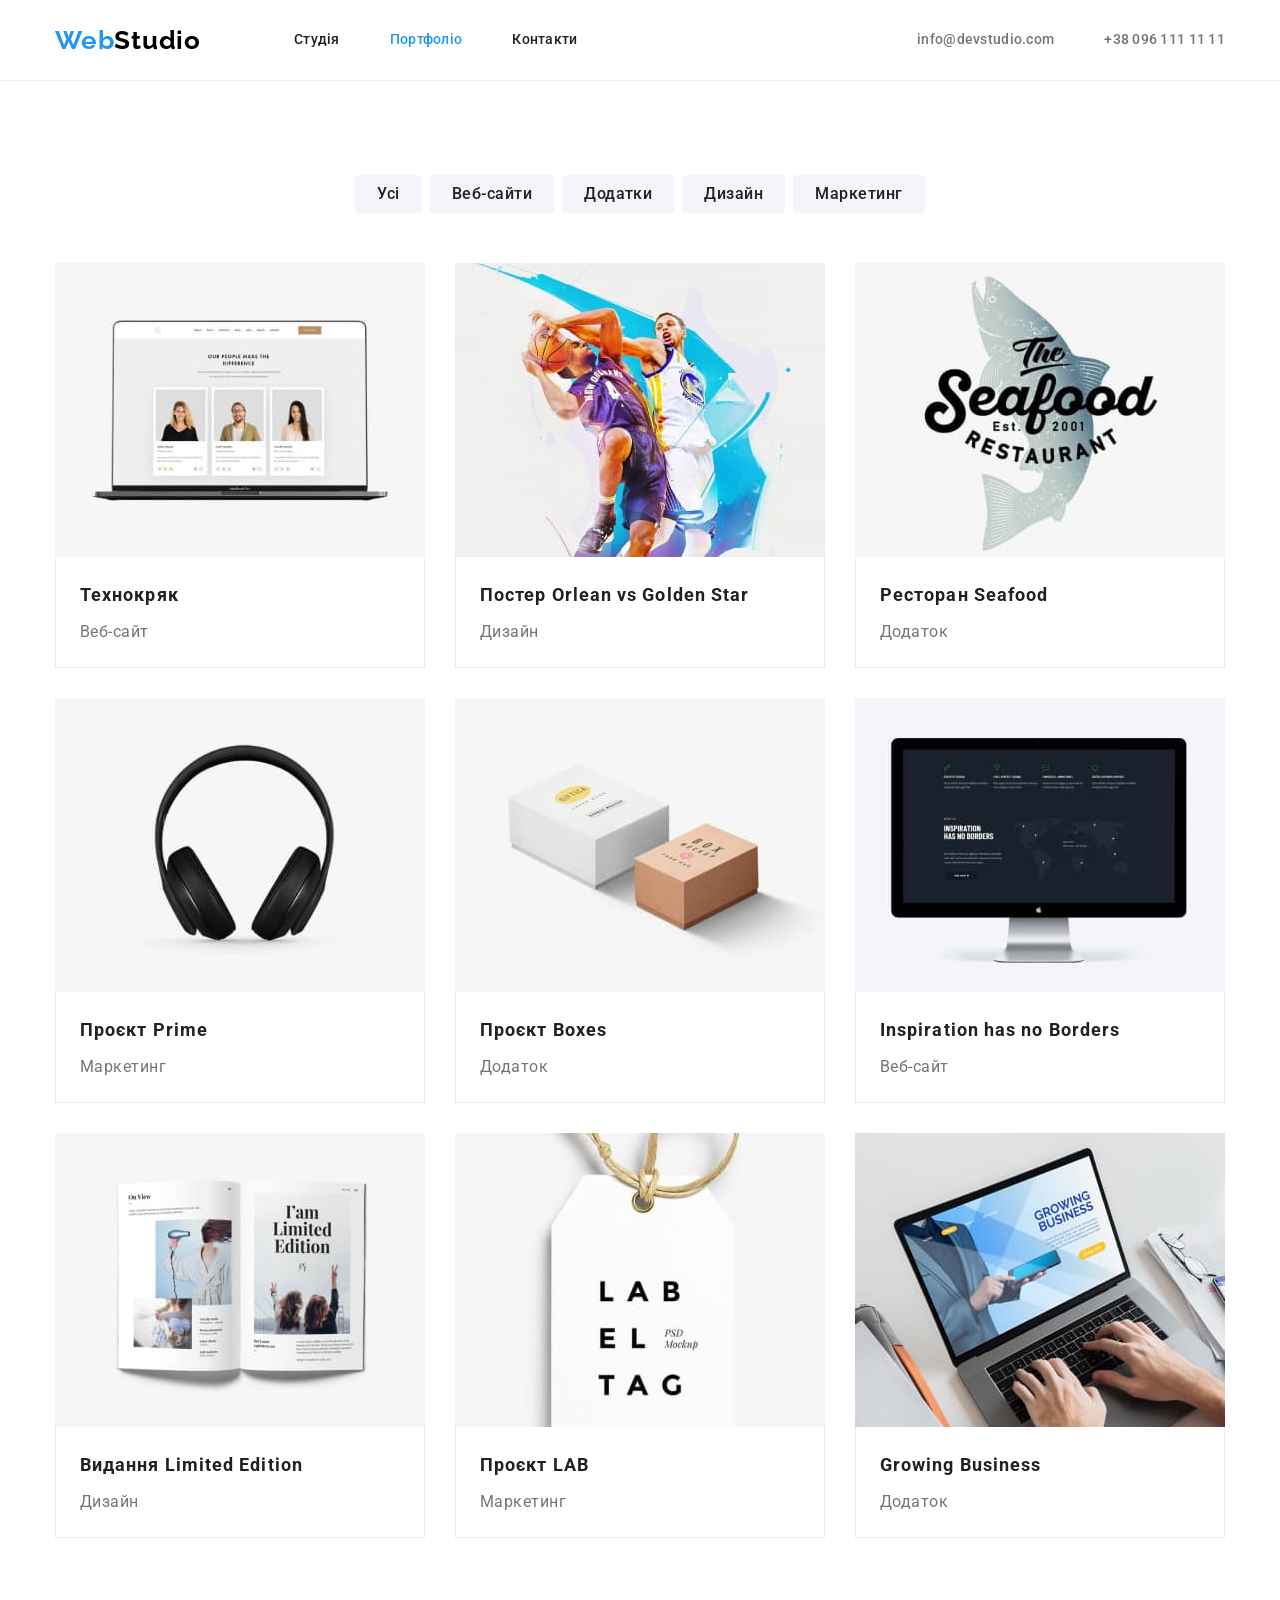
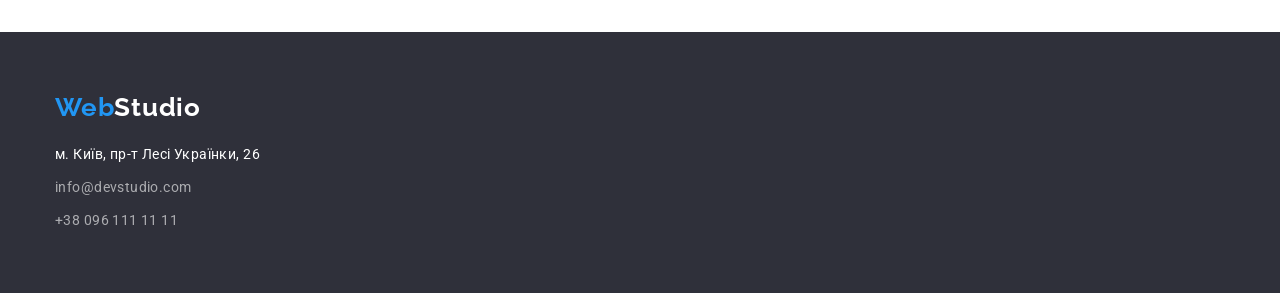
==== portfolio.html @ a0159fab "start" ====
<!DOCTYPE html>
<html lang="uk">
  <head>
    <meta charset="UTF-8" />
    <meta http-equiv="X-UA-Compatible" content="IE=edge" />
    <meta name="viewport" content="width=device-width, initial-scale=1.0" />
    <title>Студія</title>
    <link rel="preconnect" href="https://fonts.googleapis.com" />
    <link rel="preconnect" href="https://fonts.gstatic.com" crossorigin />
    <link
      href="https://fonts.googleapis.com/css2?family=Raleway:wght@700&family=Roboto:wght@400;500;700;900&display=swap"
      rel="stylesheet"
    />
    <link
      rel="stylesheet"
      href="https://cdnjs.cloudflare.com/ajax/libs/modern-normalize/1.1.0/modern-normalize.css"
      integrity="sha512-Y0MM+V6ymRKN2zStTqzQ227DWhhp4Mzdo6gnlRnuaNCbc+YN/ZH0sBCLTM4M0oSy9c9VKiCvd4Jk44aCLrNS5Q=="
      crossorigin="anonymous"
      referrerpolicy="no-referrer"
    />
    <link rel="stylesheet" href="./css/styles.css" />
  </head>
  <body>
    <header class="header">
      <div class="container header-container">
        <nav class="site-nav">
          <a href="./index.html" class="logo header-logo"
            ><span class="logo-web">Web</span>Studio</a
          >
          <ul class="header-list">
            <li><a href="./index.html" class="link-nav">Студія</a></li>
            <li>
              <a href="./portfolio.html" class="link-nav current">Портфоліо</a>
            </li>
            <li><a href="#" class="link-nav">Контакти</a></li>
          </ul>
        </nav>
        <ul class="header-contacts">
          <li>
            <a href="mailto:info@devstudio.com" class="link-auth"
              >info@devstudio.com</a
            >
          </li>
          <li>
            <a href="tel:+380961111111" class="link-auth">+38 096 111 11 11</a>
          </li>
        </ul>
      </div>
    </header>
    <main>
      <section class="portfolio-section section">
        <div class="container">
          <ul class="portfolio-button">
            <li><button type="button" class="sort-button">Усі</button></li>
            <li>
              <button type="button" class="sort-button">Веб-сайти</button>
            </li>
            <li><button type="button" class="sort-button">Додатки</button></li>
            <li><button type="button" class="sort-button">Дизайн</button></li>
            <li>
              <button type="button" class="sort-button">Маркетинг</button>
            </li>
          </ul>
          <ul class="portfolio-list card-set">
            <li class="portfolio-background card-set-item">
              <img
                src="./images/tehnokrack.jpg"
                alt="Технокряк"
                class="portfolio-photo"
              />
              <div class="portfolio-wrapper">
                <h2 class="portfolio-title">Технокряк</h2>
                <p class="portfolio-type">Веб-сайт</p>
              </div>
            </li>
            <li class="portfolio-background card-set-item">
              <img
                src="./images/new_orlean_vs_golden_star.jpg"
                alt="Постер New Orlean vs Golden Star"
                class="portfolio-photo"
              />
              <div class="portfolio-wrapper">
                <h2 class="portfolio-title">
                  Постер<span lang="en"> Orlean vs Golden Star</span>
                </h2>
                <p class="portfolio-type">Дизайн</p>
              </div>
            </li>
            <li class="portfolio-background card-set-item">
              <img
                src="./images/seafood.jpg"
                alt="Ресторан Seafood"
                class="portfolio-photo"
              />
              <div class="portfolio-wrapper">
                <h2 class="portfolio-title">
                  Ресторан<span lang="en"> Seafood</span>
                </h2>
                <p class="portfolio-type">Додаток</p>
              </div>
            </li>
            <li class="portfolio-background card-set-item">
              <img
                src="./images/prime.jpg"
                alt="Проєкт Prime"
                class="portfolio-photo"
              />
              <div class="portfolio-wrapper">
                <h2 class="portfolio-title">
                  Проєкт<span lang="en"> Prime</span>
                </h2>
                <p class="portfolio-type">Маркетинг</p>
              </div>
            </li>
            <li class="portfolio-background card-set-item">
              <img
                src="./images/boxes.jpg"
                alt="Проєкт Boxes"
                class="portfolio-photo"
              />
              <div class="portfolio-wrapper">
                <h2 class="portfolio-title">
                  Проєкт<span lang="en"> Boxes</span>
                </h2>
                <p class="portfolio-type">Додаток</p>
              </div>
            </li>
            <li class="portfolio-background">
              <img
                src="./images/inspiration_has_no_borders.jpg"
                alt="Inspiration has no Borders"
                class="portfolio-photo"
              />
              <div class="portfolio-wrapper">
                <h2 lang="en" class="portfolio-title">
                  Inspiration has no Borders
                </h2>
                <p class="portfolio-type">Веб-сайт</p>
              </div>
            </li>
            <li class="portfolio-background">
              <img
                src="./images/limited_edition.jpg"
                alt="Видання Limited
              Edition"
                class="portfolio-photo"
              />
              <div class="portfolio-wrapper">
                <h2 class="portfolio-title">
                  Видання<span lang="en"> Limited Edition</span>
                </h2>
                <p class="portfolio-type">Дизайн</p>
              </div>
            </li>
            <li class="portfolio-background card-set-item">
              <img
                src="./images/lab.jpg"
                alt="Проєкт LAB"
                class="portfolio-photo"
              />
              <div class="portfolio-wrapper">
                <h2 class="portfolio-title">Проєкт <span>LAB</span></h2>
                <p class="portfolio-type">Маркетинг</p>
              </div>
            </li>
            <li class="portfolio-background card-set-item">
              <img
                src="./images/growing_business.jpg"
                alt="Growing Business"
                class="portfolio-photo"
              />
              <div class="portfolio-wrapper">
                <h2 lang="en" class="portfolio-title">Growing Business</h2>
                <p class="portfolio-type">Додаток</p>
              </div>
            </li>
          </ul>
        </div>
      </section>
    </main>
    <footer>
      <div class="container">
        <a href="./index.html" class="logo footer-logo"
          ><span class="logo-web">Web</span
          ><span class="logo-studio">Studio</span></a
        >
        <address>
          <ul class="footer-list">
            <li class="footer-item">
              <a
                href="https://goo.gl/maps/CPtrU1FHBa2aNyZL9"
                target="_blank"
                rel="noopener noreferrer nofollow"
                class="map"
                >м. Київ, пр-т Лесі Українки, 26</a
              >
            </li>
            <li class="footer-item">
              <a href="mailto:info@devstudio.com" class="communication"
                >info@devstudio.com</a
              >
            </li>
            <li class="footer-item">
              <a href="tel:+380961111111" class="communication"
                >+38 096 111 11 11</a
              >
            </li>
          </ul>
        </address>
      </div>
    </footer>
  </body>
</html>
---- css/styles.css ----
:root {
  --color-link: #2196f3;
  --color-title: #212121;
  --color-text: #757575;
  --indent: 30px;
  --items: 4;
}
h1,
h2,
h3,
h4,
h5,
h6,
p {
  margin: 0;
}
ul {
  margin: 0;
  padding: 0;
  list-style: none;
}
img {
  display: block;
}

body {
  font-family: "roboto", sans-serif;
  background-color: #ffffff;
}
.container {
  width: 1200px;
  padding-right: 15px;
  padding-left: 15px;
  margin-right: auto;
  margin-left: auto;
}
.card-set {
  display: flex;
  flex-wrap: wrap;
  gap: var(--indent);
}
.card-set-item {
  flex-basis: calc(
    (100% - var(--indent) * (var(--items) - 1)) / (var(--items))
  );
}
.header {
  border-bottom: 1px solid #ececec;
}
.header-container {
  display: flex;
  align-items: center;
}
.site-nav {
  margin-right: auto;
  display: flex;
  align-items: center;
}
.header-logo {
  margin-right: 93px;
}
.logo {
  text-decoration: none;
  font-family: "raleway", sans-serif;
  font-weight: 700;
  font-size: 26px;
  line-height: 1.19;
  letter-spacing: 0.03em;
  color: #000000;
}
.logo-web {
  color: var(--color-link);
}
.header-list {
  display: flex;
  margin-left: auto;
  gap: 50px;
}
.link-nav {
  display: block;
  text-decoration: none;
  font-weight: 500;
  font-size: 14px;
  line-height: 1.14;
  letter-spacing: 0.02em;
  color: var(--color-title);
  padding-top: 32px;
  padding-bottom: 32px;
}
.link-nav:hover {
  color: var(--color-link);
}
.link-nav:focus {
  color: var(--color-link);
}
.link-nav.current {
  color: var(--color-link);
}
.header-contacts {
  display: flex;
  gap: 50px;
}
.link-auth {
  display: block;
  text-decoration: none;
  font-weight: 500;
  font-size: 14px;
  line-height: 1.14;
  letter-spacing: 0.02em;
  color: #757575;
  padding-top: 32px;
  padding-bottom: 32px;
}
.link-auth:hover {
  color: var(--color-link);
}
.link-auth:focus {
  color: var(--color-link);
}
.hero-section {
  background-color: #2f303a;
  padding-top: 200px;
  padding-bottom: 200px;
}
.hero-title {
  color: #ffffff;
  font-weight: 900;
  font-size: 44px;
  line-height: 1.36;
  letter-spacing: 0.06em;
  text-transform: uppercase;
  width: 696px;
  text-align: center;
  margin: auto;
  margin-bottom: 30px;
}
.hero-section button {
  display: inline-block;
  padding: 10px 32px;
  min-width: 152px;
  font-family: inherit;
  color: #ffffff;
  font-weight: 700;
  font-size: 16px;
  line-height: 1.875;
  display: flex;
  align-items: center;
  text-align: center;
  letter-spacing: 0.06em;
  background-color: var(--color-link);
  cursor: pointer;
  border: 0;
  border-radius: 4px;
  margin: auto;
}
.hero-section button:hover {
  background-color: #188ce8;
}
.hero-section button:active {
  background-color: #188ce8;
}
.section {
  padding-top: 94px;
  padding-bottom: 94px;
}
.benefits-list {
  display: flex;
  gap: var(--indent);
}
.benefits-title {
  position: absolute;
  white-space: nowrap;
  width: 1px;
  height: 1px;
  overflow: hidden;
  border: 0;
  padding: 0;
  clip: rect(0 0 0 0);
  clip-path: inset(50%);
  margin: -1px;
}
.benefits {
  font-weight: 700;
  font-size: 14px;
  line-height: 1.14;
  letter-spacing: 0.03em;
  text-transform: uppercase;
  color: var(--color-title);
  margin-bottom: 10px;
}
.benefits-text {
  font-size: 14px;
  line-height: 1.71;
  letter-spacing: 0.03em;
  color: var(--color-text);
  width: 270px;
}
.service-section {
  padding-top: 0;
}
.servise-title {
  font-weight: 700;
  font-size: 36px;
  line-height: 1.17;
  letter-spacing: 0.03em;
  color: var(--color-title);
  margin-bottom: 50px;
  text-align: center;
}
.service-list {
  display: flex;
  gap: var(--indent);
}
.team-section {
  background-color: #f5f4fa;
}
.team-title {
  font-weight: 700;
  font-size: 36px;
  line-height: 1.17;
  letter-spacing: 0.03em;
  color: var(--color-title);
  margin-bottom: 50px;
  text-align: center;
}

.team-wrapper {
  padding-top: 30px;
  padding-bottom: 30px;
  box-shadow: 0px 1px 3px rgba(0, 0, 0, 0.12), 0px 1px 1px rgba(0, 0, 0, 0.14),
    0px 2px 1px rgba(0, 0, 0, 0.2);
  border-radius: 0px 0px 4px 4px;
}
.team {
  font-weight: 500;
  font-size: 16px;
  line-height: 1.19;
  letter-spacing: 0.03em;
  color: var(--color-title);
  margin-bottom: 10px;
  text-align: center;
}
.team-profession {
  font-size: 16px;
  line-height: 1.19;
  letter-spacing: 0.03em;
  color: var(--color-text);
  text-align: center;
}
.team-background {
  background-color: #ffffff;
}
footer {
  background-color: #2f303a;
  padding-top: 60px;
  padding-bottom: 60px;
}
.footer-logo {
  display: block;
  margin-bottom: 20px;
}
.logo-studio {
  color: #ffffff;
}
.footer-item:not(:last-child) {
  margin-bottom: 9px;
}
.map {
  text-decoration: none;
  font-style: normal;
  font-size: 14px;
  line-height: 1.71;
  letter-spacing: 0.03em;
  color: #ffffff;
}
.map:hover {
  color: var(--color-link);
}
.map:focus {
  color: var(--color-link);
}
.communication {
  text-decoration: none;
  font-style: normal;
  font-size: 14px;
  line-height: 1.71;
  letter-spacing: 0.03em;
  color: rgba(255, 255, 255, 0.6);
}
.communication:hover {
  color: var(--color-link);
}
.communication:focus {
  color: var(--color-link);
}

.portfolio-button {
  display: flex;
  gap: 8px;
  margin-bottom: 50px;
  justify-content: center;
}
.sort-button {
  display: inline-block;
  padding: 6px 22px;
  font-family: inherit;
  font-weight: 500;
  font-size: 16px;
  line-height: 1.63;
  letter-spacing: 0.03em;
  color: #212121;
  background-color: #f5f4fa;
  cursor: pointer;
  border-radius: 4px;
  border: 0;
}
.sort-button:hover {
  color: #ffffff;
  background-color: var(--color-link);
}
.sort-button:focus {
  color: #ffffff;
  background-color: var(--color-link);
}
.portfolio-list {
  --items: 9;
}
.portfolio-background {
  background-color: #ffffff;
}
.portfolio-wrapper {
  padding-top: 20px;
  padding-bottom: 20px;
  padding-left: 24px;
  padding-right: 24px;
  border: 1px solid #ececec;
  border-top: none;
}
.portfolio-title {
  font-weight: 700;
  font-size: 18px;
  line-height: 2;
  letter-spacing: 0.06em;
  color: var(--color-title);

  margin-bottom: 4px;
}
.portfolio-type {
  font-size: 16px;
  line-height: 1.88;
  letter-spacing: 0.03em;
  color: var(--color-text);
}
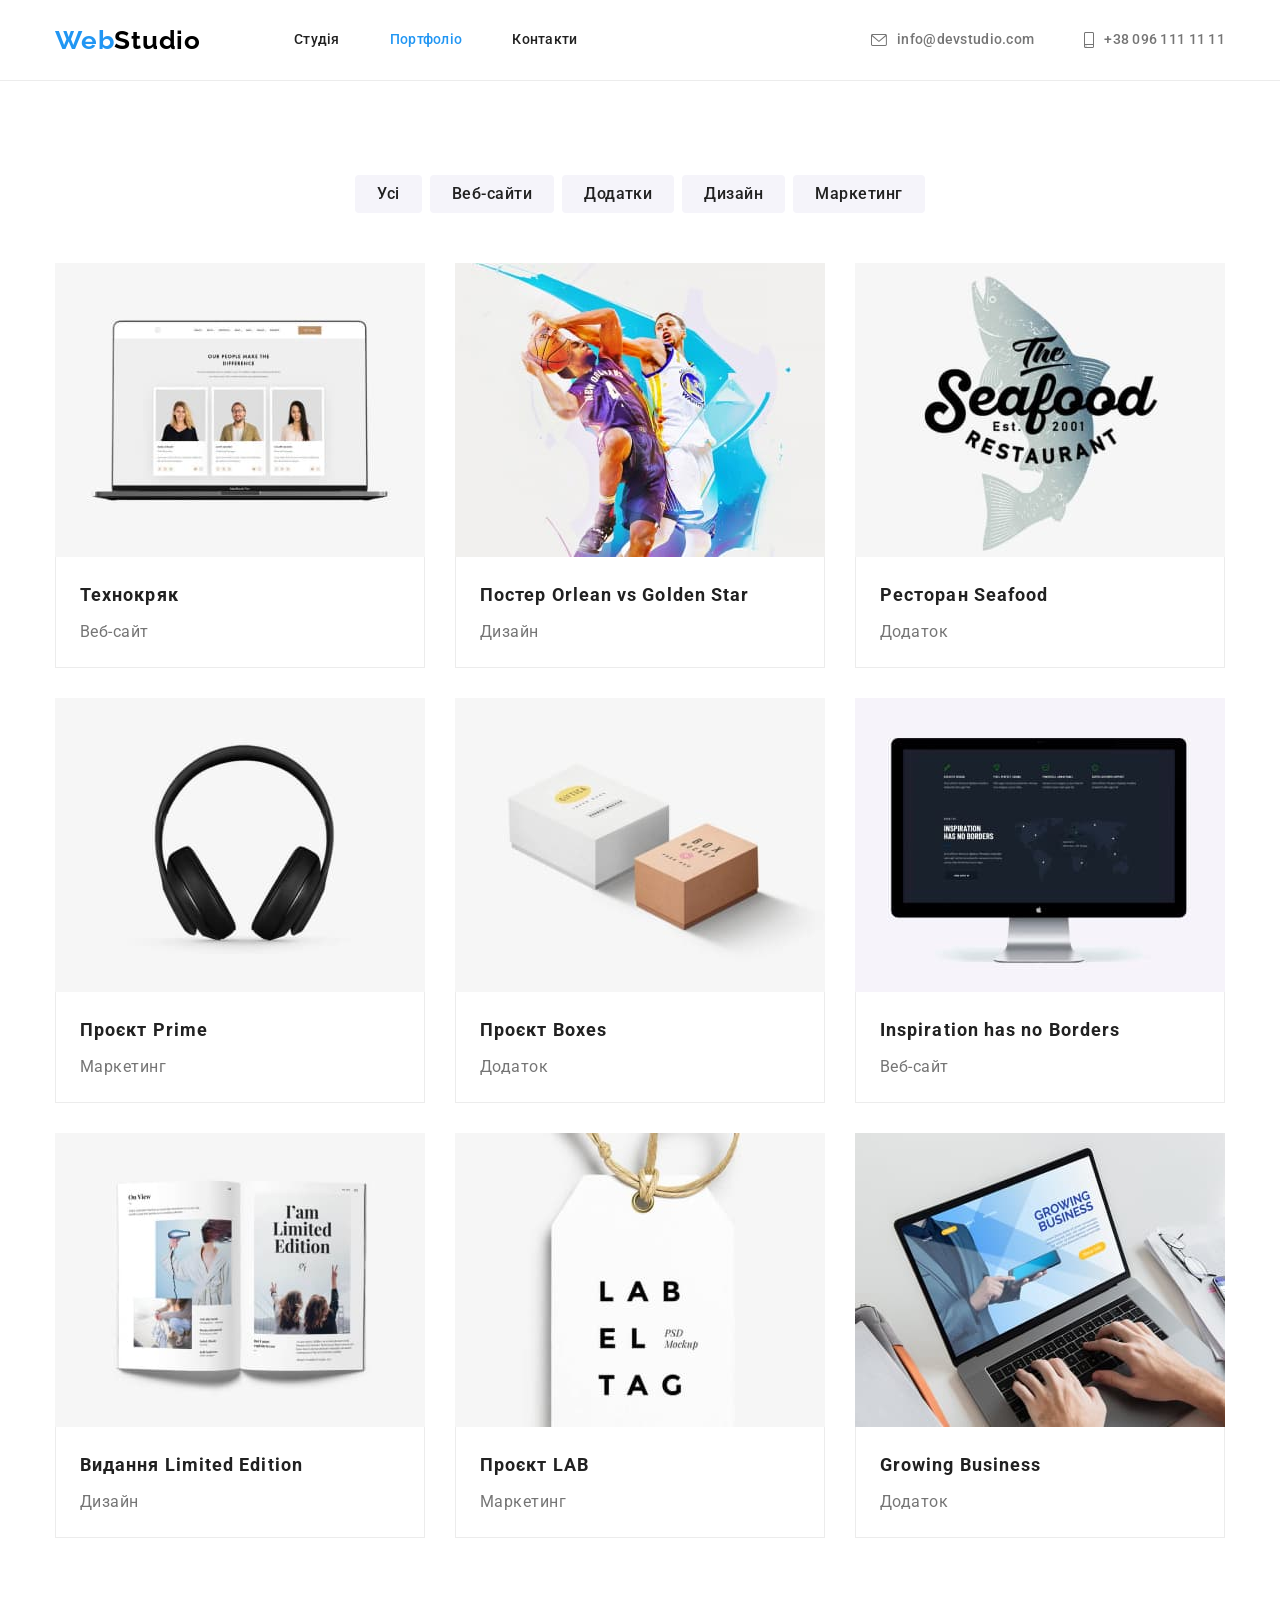
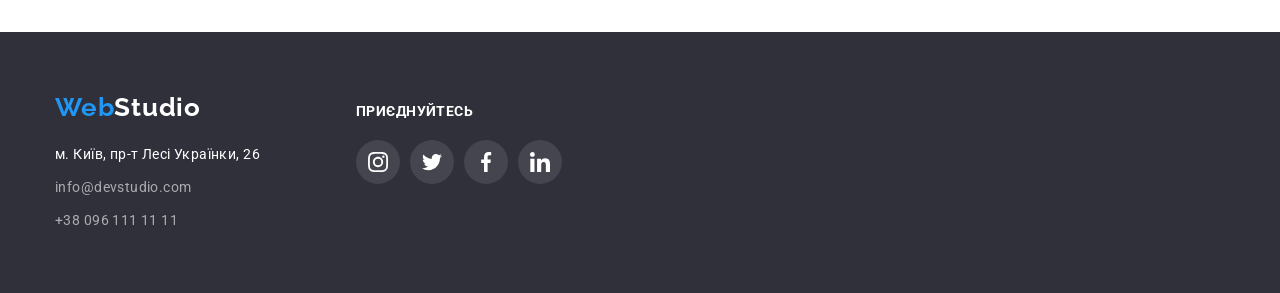
==== commit bbe5e69a: "Homework" ====
--- a/portfolio.html
+++ b/portfolio.html
@@ -37,12 +37,20 @@
         </nav>
         <ul class="header-contacts">
           <li>
-            <a href="mailto:info@devstudio.com" class="link-auth"
-              >info@devstudio.com</a
+            <a href="mailto:info@devstudio.com" class="link-auth">
+              <svg class="header-icon" width="16" height="12">
+                <use href="./images/symbol-defs.svg#envelope"></use>
+              </svg>
+              info@devstudio.com</a
             >
           </li>
           <li>
-            <a href="tel:+380961111111" class="link-auth">+38 096 111 11 11</a>
+            <a href="tel:+380961111111" class="link-auth">
+              <svg class="header-icon" width="10" height="16">
+                <use href="./images/symbol-defs.svg#smartphone"></use>
+              </svg>
+              +38 096 111 11 11</a
+            >
           </li>
         </ul>
       </div>
@@ -180,33 +188,94 @@
     </main>
     <footer>
       <div class="container">
-        <a href="./index.html" class="logo footer-logo"
-          ><span class="logo-web">Web</span
-          ><span class="logo-studio">Studio</span></a
-        >
-        <address>
-          <ul class="footer-list">
-            <li class="footer-item">
-              <a
-                href="https://goo.gl/maps/CPtrU1FHBa2aNyZL9"
-                target="_blank"
-                rel="noopener noreferrer nofollow"
-                class="map"
-                >м. Київ, пр-т Лесі Українки, 26</a
-              >
-            </li>
-            <li class="footer-item">
-              <a href="mailto:info@devstudio.com" class="communication"
-                >info@devstudio.com</a
-              >
-            </li>
-            <li class="footer-item">
-              <a href="tel:+380961111111" class="communication"
-                >+38 096 111 11 11</a
-              >
-            </li>
-          </ul>
-        </address>
+        <div class="footer-links">
+          <div>
+            <a href="./index.html" class="logo footer-logo"
+              ><span class="logo-web">Web</span
+              ><span class="logo-studio">Studio</span></a
+            >
+            <address>
+              <ul class="footer-list">
+                <li class="footer-item">
+                  <a
+                    href="https://goo.gl/maps/CPtrU1FHBa2aNyZL9"
+                    target="_blank"
+                    rel="noopener noreferrer nofollow"
+                    class="map"
+                    >м. Київ, пр-т Лесі Українки, 26</a
+                  >
+                </li>
+                <li class="footer-item">
+                  <a href="mailto:info@devstudio.com" class="communication"
+                    >info@devstudio.com</a
+                  >
+                </li>
+                <li class="footer-item">
+                  <a href="tel:+380961111111" class="communication"
+                    >+38 096 111 11 11</a
+                  >
+                </li>
+              </ul>
+            </address>
+          </div>
+          <div>
+            <h3 class="socials-title">приєднуйтесь</h3>
+            <ul class="footer-socials">
+              <li>
+                <a
+                  class="footer-socials-link"
+                  href="https://www.instagram.com/"
+                  target="_blank"
+                  rel="noopener noreferrer nofollow"
+                  aria-label="іконка instagram"
+                >
+                  <svg class="socials-icon" width="20" height="20">
+                    <use href="./images/symbol-defs.svg#instagram"></use>
+                  </svg>
+                </a>
+              </li>
+              <li>
+                <a
+                  class="footer-socials-link"
+                  href="https://twitter.com/"
+                  target="_blank"
+                  rel="noopener noreferrer nofollow"
+                  aria-label="іконка twitter"
+                >
+                  <svg class="socials-icon" width="20" height="20">
+                    <use href="./images/symbol-defs.svg#twitter"></use>
+                  </svg>
+                </a>
+              </li>
+              <li>
+                <a
+                  class="footer-socials-link"
+                  href="https://www.facebook.com/"
+                  target="_blank"
+                  rel="noopener noreferrer nofollow"
+                  aria-label="іконка facebook"
+                >
+                  <svg class="socials-icon" width="20" height="20">
+                    <use href="./images/symbol-defs.svg#facebook"></use>
+                  </svg>
+                </a>
+              </li>
+              <li>
+                <a
+                  class="footer-socials-link"
+                  href="https://www.linkedin.com/"
+                  target="_blank"
+                  rel="noopener noreferrer nofollow"
+                  aria-label="іконка linkedin"
+                >
+                  <svg class="socials-icon" width="20" height="20">
+                    <use href="./images/symbol-defs.svg#linkedin"></use>
+                  </svg>
+                </a>
+              </li>
+            </ul>
+          </div>
+        </div>
       </div>
     </footer>
   </body>
--- a/css/styles.css
+++ b/css/styles.css
@@ -101,7 +101,7 @@
   gap: 50px;
 }
 .link-auth {
-  display: block;
+  display: flex;
   text-decoration: none;
   font-weight: 500;
   font-size: 14px;
@@ -110,17 +110,30 @@
   color: #757575;
   padding-top: 32px;
   padding-bottom: 32px;
+  gap: 10px;
+  align-items: center;
 }
 .link-auth:hover {
   color: var(--color-link);
 }
 .link-auth:focus {
   color: var(--color-link);
+}
+.header-icon {
+  fill: currentColor;
 }
 .hero-section {
   background-color: #2f303a;
   padding-top: 200px;
   padding-bottom: 200px;
+  background-image: linear-gradient(
+      to right,
+      rgba(47, 48, 58, 0.4),
+      rgba(47, 48, 58, 0.4)
+    ),
+    url(../images/hero_img.jpg);
+  background-repeat: no-repeat;
+  background-position: center;
 }
 .hero-title {
   color: #ffffff;
@@ -166,6 +179,15 @@
 .benefits-list {
   display: flex;
   gap: var(--indent);
+}
+.benefits-icon-background {
+  display: flex;
+  justify-content: center;
+  align-items: center;
+  width: 270px;
+  height: 120px;
+  background-color: #f5f4fa;
+  margin-bottom: 30px;
 }
 .benefits-title {
   position: absolute;
@@ -188,6 +210,7 @@
   color: var(--color-title);
   margin-bottom: 10px;
 }
+
 .benefits-text {
   font-size: 14px;
   line-height: 1.71;
@@ -246,9 +269,68 @@
   letter-spacing: 0.03em;
   color: var(--color-text);
   text-align: center;
-}
+  margin-bottom: 16px;
+}
+.socials {
+  display: flex;
+  align-items: center;
+  justify-content: center;
+  gap: 10px;
+}
+.socials-link {
+  display: flex;
+  justify-content: center;
+  align-items: center;
+  width: 44px;
+  height: 44px;
+  border-radius: 50%;
+  background-color: #ffffff;
+  color: #afb1b8;
+}
+.socials-link:hover,
+.socials-link:focus {
+  background-color: var(--color-link);
+  color: #ffffff;
+}
+.socials-icon {
+  fill: currentColor;
+}
+
 .team-background {
   background-color: #ffffff;
+}
+.clients-title {
+  font-weight: 700;
+  font-size: 36px;
+  line-height: 1.17;
+  letter-spacing: 0.03em;
+  color: var(--color-title);
+  margin-bottom: 50px;
+  text-align: center;
+}
+.clients {
+  display: flex;
+  align-items: center;
+  justify-content: center;
+  gap: 30px;
+}
+.clients-background {
+  display: flex;
+  align-items: center;
+  justify-content: center;
+  width: 170px;
+  height: 92px;
+  outline: 1px Solid #afb1b8;
+  border-radius: 4px;
+  color: #afb1b8;
+}
+.clients-background:hover,
+.clients-background:focus {
+  color: var(--color-link);
+  outline: 1px Solid var(--color-link);
+}
+.clients-icon {
+  fill: currentColor;
 }
 footer {
   background-color: #2f303a;
@@ -265,6 +347,14 @@
 .footer-item:not(:last-child) {
   margin-bottom: 9px;
 }
+.footer-links {
+  display: flex;
+  align-items: baseline;
+  gap: 70px;
+}
+address {
+  min-width: 231px;
+}
 .map {
   text-decoration: none;
   font-style: normal;
@@ -293,7 +383,36 @@
 .communication:focus {
   color: var(--color-link);
 }
+.footer-socials {
+  display: flex;
+  align-items: center;
+  justify-content: center;
+  gap: 10px;
+}
+.footer-socials-link {
+  display: flex;
+  justify-content: center;
+  align-items: center;
+  width: 44px;
+  height: 44px;
+  border-radius: 50%;
+  background-color: rgba(255, 255, 255, 0.1);
+  color: #ffffff;
+}
+.footer-socials-link:hover,
+.footer-socials-link:focus {
+  background-color: var(--color-link);
+}
+.socials-title {
+  font-weight: 700;
+  font-size: 14px;
+  text-transform: uppercase;
+  line-height: 1.14;
+  letter-spacing: 0.03em;
+  color: #ffffff;
 
+  margin-bottom: 20px;
+}
 .portfolio-button {
   display: flex;
   gap: 8px;
@@ -342,7 +461,6 @@
   line-height: 2;
   letter-spacing: 0.06em;
   color: var(--color-title);
-
   margin-bottom: 4px;
 }
 .portfolio-type {
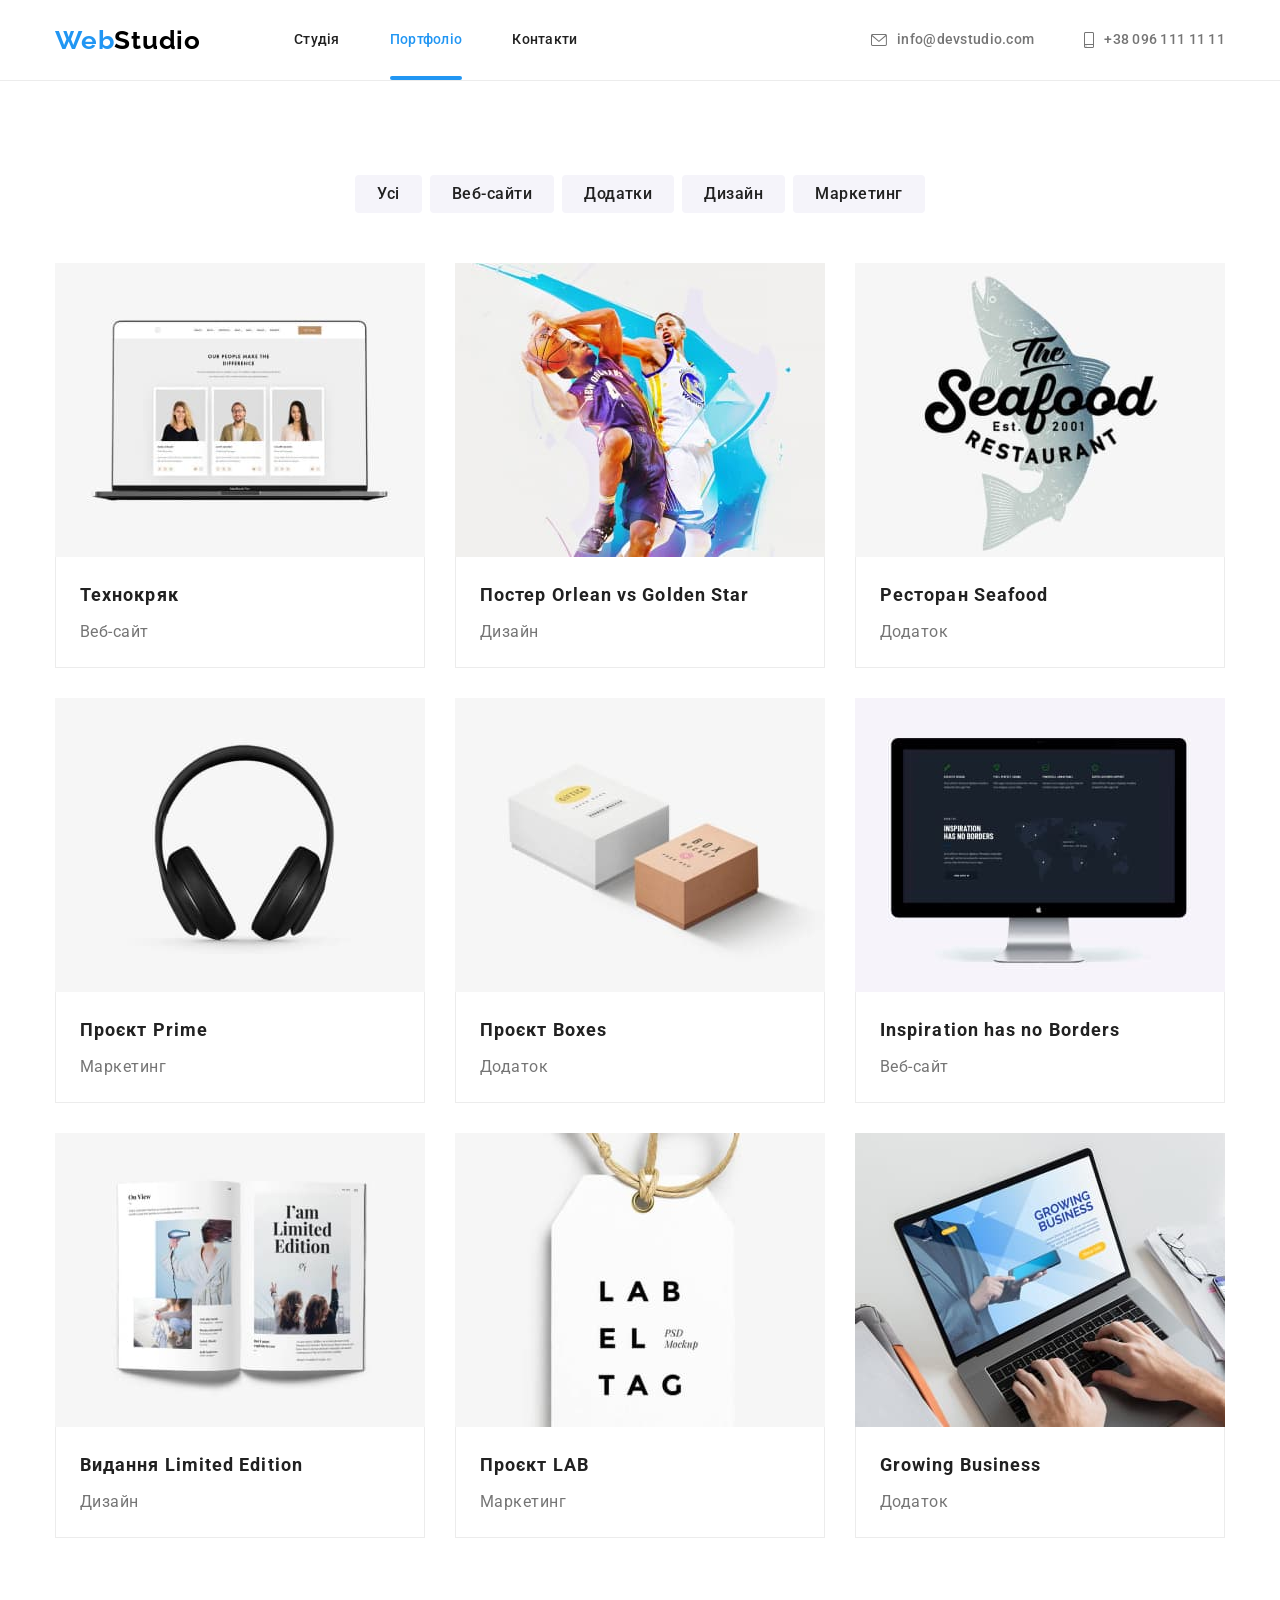
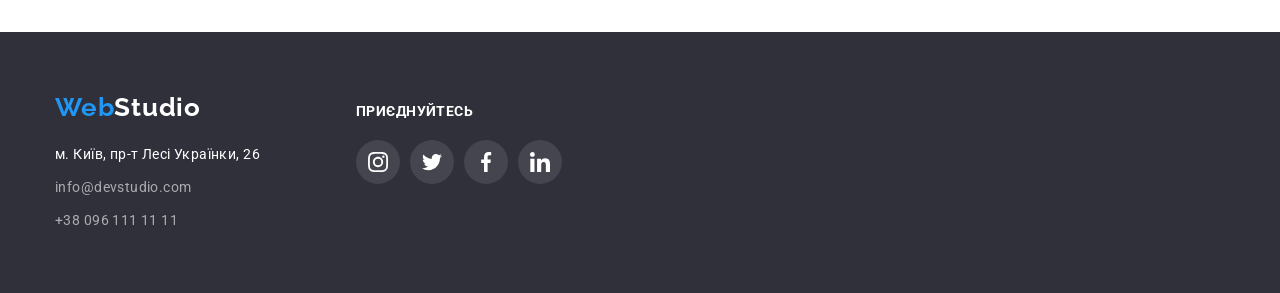
==== commit 8afe48d6: "homework" ====
--- a/portfolio.html
+++ b/portfolio.html
@@ -71,116 +71,225 @@
           </ul>
           <ul class="portfolio-list card-set">
             <li class="portfolio-background card-set-item">
-              <img
-                src="./images/tehnokrack.jpg"
-                alt="Технокряк"
-                class="portfolio-photo"
-              />
-              <div class="portfolio-wrapper">
-                <h2 class="portfolio-title">Технокряк</h2>
-                <p class="portfolio-type">Веб-сайт</p>
-              </div>
-            </li>
-            <li class="portfolio-background card-set-item">
-              <img
-                src="./images/new_orlean_vs_golden_star.jpg"
-                alt="Постер New Orlean vs Golden Star"
-                class="portfolio-photo"
-              />
-              <div class="portfolio-wrapper">
-                <h2 class="portfolio-title">
-                  Постер<span lang="en"> Orlean vs Golden Star</span>
-                </h2>
-                <p class="portfolio-type">Дизайн</p>
-              </div>
-            </li>
-            <li class="portfolio-background card-set-item">
-              <img
-                src="./images/seafood.jpg"
-                alt="Ресторан Seafood"
-                class="portfolio-photo"
-              />
-              <div class="portfolio-wrapper">
-                <h2 class="portfolio-title">
-                  Ресторан<span lang="en"> Seafood</span>
-                </h2>
-                <p class="portfolio-type">Додаток</p>
-              </div>
-            </li>
-            <li class="portfolio-background card-set-item">
-              <img
-                src="./images/prime.jpg"
-                alt="Проєкт Prime"
-                class="portfolio-photo"
-              />
-              <div class="portfolio-wrapper">
-                <h2 class="portfolio-title">
-                  Проєкт<span lang="en"> Prime</span>
-                </h2>
-                <p class="portfolio-type">Маркетинг</p>
-              </div>
-            </li>
-            <li class="portfolio-background card-set-item">
-              <img
-                src="./images/boxes.jpg"
-                alt="Проєкт Boxes"
-                class="portfolio-photo"
-              />
-              <div class="portfolio-wrapper">
-                <h2 class="portfolio-title">
-                  Проєкт<span lang="en"> Boxes</span>
-                </h2>
-                <p class="portfolio-type">Додаток</p>
-              </div>
+              <a href="#" class="portfolio">
+                <div class="portfolio-thumb">
+                  <img
+                    src="./images/tehnokrack.jpg"
+                    alt="Технокряк"
+                    class="portfolio-photo"
+                  />
+                  <div class="overlay">
+                    <p class="overlay-text">
+                      Ресурс пропонує комплексні пропозиції з різним рівнем
+                      функціоналу та сервісів. Все це дозволить відвідувачу
+                      отримати вичерпні відомості про компанію чи приватну
+                      особу.
+                    </p>
+                  </div>
+                </div>
+                <div class="portfolio-wrapper">
+                  <h2 class="portfolio-title">Технокряк</h2>
+                  <p class="portfolio-type">Веб-сайт</p>
+                </div>
+              </a>
+            </li>
+            <li class="portfolio-background card-set-item">
+              <a href="#" class="portfolio">
+                <div class="portfolio-thumb">
+                  <img
+                    src="./images/new_orlean_vs_golden_star.jpg"
+                    alt="Постер New Orlean vs Golden Star"
+                    class="portfolio-photo"
+                  />
+                  <div class="overlay">
+                    <p class="overlay-text">
+                      Lorem ipsum dolor sit, amet consectetur adipisicing elit.
+                      Nemo provident maiores asperiores ad alias vel ipsa autem
+                      veritatis officiis, tenetur voluptatem, mollitia sed
+                      temporibus magnam possimus inventore dolor quam at?
+                    </p>
+                  </div>
+                </div>
+                <div class="portfolio-wrapper">
+                  <h2 class="portfolio-title">
+                    Постер<span lang="en"> Orlean vs Golden Star</span>
+                  </h2>
+                  <p class="portfolio-type">Дизайн</p>
+                </div>
+              </a>
+            </li>
+            <li class="portfolio-background card-set-item">
+              <a href="#" class="portfolio">
+                <div class="portfolio-thumb">
+                  <img
+                    src="./images/seafood.jpg"
+                    alt="Ресторан Seafood"
+                    class="portfolio-photo"
+                  />
+                  <div class="overlay">
+                    <p class="overlay-text">
+                      Lorem ipsum dolor sit, amet consectetur adipisicing elit.
+                      Nemo provident maiores asperiores ad alias vel ipsa autem
+                      veritatis officiis, tenetur voluptatem, mollitia sed
+                      temporibus magnam possimus inventore dolor quam at?
+                    </p>
+                  </div>
+                </div>
+                <div class="portfolio-wrapper">
+                  <h2 class="portfolio-title">
+                    Ресторан<span lang="en"> Seafood</span>
+                  </h2>
+                  <p class="portfolio-type">Додаток</p>
+                </div>
+              </a>
+            </li>
+            <li class="portfolio-background card-set-item">
+              <a href="#" class="portfolio">
+                <div class="portfolio-thumb">
+                  <img
+                    src="./images/prime.jpg"
+                    alt="Проєкт Prime"
+                    class="portfolio-photo"
+                  />
+                  <div class="overlay">
+                    <p class="overlay-text">
+                      Lorem ipsum dolor sit, amet consectetur adipisicing elit.
+                      Nemo provident maiores asperiores ad alias vel ipsa autem
+                      veritatis officiis, tenetur voluptatem, mollitia sed
+                      temporibus magnam possimus inventore dolor quam at?
+                    </p>
+                  </div>
+                </div>
+                <div class="portfolio-wrapper">
+                  <h2 class="portfolio-title">
+                    Проєкт<span lang="en"> Prime</span>
+                  </h2>
+                  <p class="portfolio-type">Маркетинг</p>
+                </div>
+              </a>
+            </li>
+            <li class="portfolio-background card-set-item">
+              <a href="#" class="portfolio">
+                <div class="portfolio-thumb">
+                  <img
+                    src="./images/boxes.jpg"
+                    alt="Проєкт Boxes"
+                    class="portfolio-photo"
+                  />
+                  <div class="overlay">
+                    <p class="overlay-text">
+                      Lorem ipsum dolor sit, amet consectetur adipisicing elit.
+                      Nemo provident maiores asperiores ad alias vel ipsa autem
+                      veritatis officiis, tenetur voluptatem, mollitia sed
+                      temporibus magnam possimus inventore dolor quam at?
+                    </p>
+                  </div>
+                </div>
+                <div class="portfolio-wrapper">
+                  <h2 class="portfolio-title">
+                    Проєкт<span lang="en"> Boxes</span>
+                  </h2>
+                  <p class="portfolio-type">Додаток</p>
+                </div>
+              </a>
             </li>
             <li class="portfolio-background">
-              <img
-                src="./images/inspiration_has_no_borders.jpg"
-                alt="Inspiration has no Borders"
-                class="portfolio-photo"
-              />
-              <div class="portfolio-wrapper">
-                <h2 lang="en" class="portfolio-title">
-                  Inspiration has no Borders
-                </h2>
-                <p class="portfolio-type">Веб-сайт</p>
-              </div>
+              <a href="#" class="portfolio">
+                <div class="portfolio-thumb">
+                  <img
+                    src="./images/inspiration_has_no_borders.jpg"
+                    alt="Видання Limited
+                    Edition"
+                    class="portfolio-photo"
+                  />
+                  <div class="overlay">
+                    <p class="overlay-text">
+                      Lorem ipsum dolor sit, amet consectetur adipisicing elit.
+                      Nemo provident maiores asperiores ad alias vel ipsa autem
+                      veritatis officiis, tenetur voluptatem, mollitia sed
+                      temporibus magnam possimus inventore dolor quam at?
+                    </p>
+                  </div>
+                </div>
+                <div class="portfolio-wrapper">
+                  <h2 class="portfolio-title" lang="en">
+                    Inspiration has no Borders
+                  </h2>
+                  <p class="portfolio-type">Веб-сайт</p>
+                </div>
+              </a>
             </li>
             <li class="portfolio-background">
-              <img
-                src="./images/limited_edition.jpg"
-                alt="Видання Limited
-              Edition"
-                class="portfolio-photo"
-              />
-              <div class="portfolio-wrapper">
-                <h2 class="portfolio-title">
-                  Видання<span lang="en"> Limited Edition</span>
-                </h2>
-                <p class="portfolio-type">Дизайн</p>
-              </div>
-            </li>
-            <li class="portfolio-background card-set-item">
-              <img
-                src="./images/lab.jpg"
-                alt="Проєкт LAB"
-                class="portfolio-photo"
-              />
-              <div class="portfolio-wrapper">
-                <h2 class="portfolio-title">Проєкт <span>LAB</span></h2>
-                <p class="portfolio-type">Маркетинг</p>
-              </div>
-            </li>
-            <li class="portfolio-background card-set-item">
-              <img
-                src="./images/growing_business.jpg"
-                alt="Growing Business"
-                class="portfolio-photo"
-              />
-              <div class="portfolio-wrapper">
-                <h2 lang="en" class="portfolio-title">Growing Business</h2>
-                <p class="portfolio-type">Додаток</p>
-              </div>
+              <a href="#" class="portfolio">
+                <div class="portfolio-thumb">
+                  <img
+                    src="./images/limited_edition.jpg"
+                    alt="Видання Limited
+                    Edition"
+                    class="portfolio-photo"
+                  />
+                  <div class="overlay">
+                    <p class="overlay-text">
+                      Lorem ipsum dolor sit, amet consectetur adipisicing elit.
+                      Nemo provident maiores asperiores ad alias vel ipsa autem
+                      veritatis officiis, tenetur voluptatem, mollitia sed
+                      temporibus magnam possimus inventore dolor quam at?
+                    </p>
+                  </div>
+                </div>
+                <div class="portfolio-wrapper">
+                  <h2 class="portfolio-title">
+                    Видання<span lang="en"> Limited Edition</span>
+                  </h2>
+                  <p class="portfolio-type">Дизайн</p>
+                </div>
+              </a>
+            </li>
+            <li class="portfolio-background card-set-item">
+              <a href="#" class="portfolio">
+                <div class="portfolio-thumb">
+                  <img
+                    src="./images/lab.jpg"
+                    alt="Проєкт LAB"
+                    class="portfolio-photo"
+                  />
+                  <div class="overlay">
+                    <p class="overlay-text">
+                      Lorem ipsum dolor sit, amet consectetur adipisicing elit.
+                      Nemo provident maiores asperiores ad alias vel ipsa autem
+                      veritatis officiis, tenetur voluptatem, mollitia sed
+                      temporibus magnam possimus inventore dolor quam at?
+                    </p>
+                  </div>
+                </div>
+                <div class="portfolio-wrapper">
+                  <h2 class="portfolio-title">Проєкт <span>LAB</span></h2>
+                  <p class="portfolio-type">Маркетинг</p>
+                </div>
+              </a>
+            </li>
+            <li class="portfolio-background card-set-item">
+              <a href="#" class="portfolio">
+                <div class="portfolio-thumb">
+                  <img
+                    src="./images/growing_business.jpg"
+                    alt="Growing Business"
+                    class="portfolio-photo"
+                  />
+                  <div class="overlay">
+                    <p class="overlay-text">
+                      Lorem ipsum dolor sit, amet consectetur adipisicing elit.
+                      Nemo provident maiores asperiores ad alias vel ipsa autem
+                      veritatis officiis, tenetur voluptatem, mollitia sed
+                      temporibus magnam possimus inventore dolor quam at?
+                    </p>
+                  </div>
+                </div>
+                <div class="portfolio-wrapper">
+                  <h2 lang="en" class="portfolio-title">Growing Business</h2>
+                  <p class="portfolio-type">Додаток</p>
+                </div>
+              </a>
             </li>
           </ul>
         </div>
--- a/css/styles.css
+++ b/css/styles.css
@@ -4,6 +4,8 @@
   --color-text: #757575;
   --indent: 30px;
   --items: 4;
+  --time-change: 250ms;
+  --cubic-bezier: cubic-bezier(0.4, 0, 0.2, 1);
 }
 h1,
 h2,
@@ -86,6 +88,10 @@
   color: var(--color-title);
   padding-top: 32px;
   padding-bottom: 32px;
+  position: relative;
+  transition-property: color;
+  transition-duration: 250ms;
+  transition-timing-function: var(--cubic-bezier);
 }
 .link-nav:hover {
   color: var(--color-link);
@@ -93,8 +99,19 @@
 .link-nav:focus {
   color: var(--color-link);
 }
-.link-nav.current {
-  color: var(--color-link);
+.current {
+  color: var(--color-link);
+}
+.current::after {
+  position: absolute;
+  left: 0;
+  bottom: 0;
+  content: "";
+  display: block;
+  width: 100%;
+  height: 4px;
+  border-radius: 2px;
+  background-color: var(--color-link);
 }
 .header-contacts {
   display: flex;
@@ -112,6 +129,9 @@
   padding-bottom: 32px;
   gap: 10px;
   align-items: center;
+  transition-property: color;
+  transition-duration: var(--time-change);
+  transition-timing-function: var(--cubic-bezier);
 }
 .link-auth:hover {
   color: var(--color-link);
@@ -165,6 +185,9 @@
   border: 0;
   border-radius: 4px;
   margin: auto;
+  transition-property: background-color;
+  transition-duration: var(--time-change);
+  transition-timing-function: var(--cubic-bezier);
 }
 .hero-section button:hover {
   background-color: #188ce8;
@@ -188,6 +211,7 @@
   height: 120px;
   background-color: #f5f4fa;
   margin-bottom: 30px;
+  border-radius: 4px;
 }
 .benefits-title {
   position: absolute;
@@ -234,6 +258,25 @@
   display: flex;
   gap: var(--indent);
 }
+.service {
+  position: relative;
+}
+.service-text {
+  position: absolute;
+  bottom: 0;
+  width: 100%;
+  height: 70px;
+  font-weight: 700;
+  font-size: 14px;
+  line-height: 1.14;
+  letter-spacing: 0.03em;
+  text-transform: uppercase;
+  display: flex;
+  align-items: center;
+  justify-content: center;
+  color: #ffffff;
+  background-color: rgba(47, 48, 58, 0.8);
+}
 .team-section {
   background-color: #f5f4fa;
 }
@@ -286,6 +329,9 @@
   border-radius: 50%;
   background-color: #ffffff;
   color: #afb1b8;
+  transition-property: background-color color;
+  transition-duration: var(--time-change);
+  transition-timing-function: var(--cubic-bezier);
 }
 .socials-link:hover,
 .socials-link:focus {
@@ -323,6 +369,9 @@
   outline: 1px Solid #afb1b8;
   border-radius: 4px;
   color: #afb1b8;
+  transition-property: outline color;
+  transition-duration: var(--time-change);
+  transition-timing-function: var(--cubic-bezier);
 }
 .clients-background:hover,
 .clients-background:focus {
@@ -362,6 +411,9 @@
   line-height: 1.71;
   letter-spacing: 0.03em;
   color: #ffffff;
+  transition-property: color;
+  transition-duration: var(--time-change);
+  transition-timing-function: var(--cubic-bezier);
 }
 .map:hover {
   color: var(--color-link);
@@ -376,6 +428,9 @@
   line-height: 1.71;
   letter-spacing: 0.03em;
   color: rgba(255, 255, 255, 0.6);
+  transition-property: color;
+  transition-duration: var(--time-change);
+  transition-timing-function: var(--cubic-bezier);
 }
 .communication:hover {
   color: var(--color-link);
@@ -398,6 +453,9 @@
   border-radius: 50%;
   background-color: rgba(255, 255, 255, 0.1);
   color: #ffffff;
+  transition-property: background-color;
+  transition-duration: var(--time-change);
+  transition-timing-function: var(--cubic-bezier);
 }
 .footer-socials-link:hover,
 .footer-socials-link:focus {
@@ -410,8 +468,52 @@
   line-height: 1.14;
   letter-spacing: 0.03em;
   color: #ffffff;
-
   margin-bottom: 20px;
+}
+.backdrop {
+  position: fixed;
+  top: 0;
+  left: 0;
+  width: 100%;
+  height: 100%;
+  background-color: rgba(0, 0, 0, 0.2);
+  transition-duration: var(--time-change);
+  transition-timing-function: var(--cubic-bezier);
+}
+.backdrop.is-hidden {
+  opacity: 0;
+  visibility: hidden;
+  pointer-events: none;
+}
+.modal {
+  position: absolute;
+  top: 50%;
+  left: 50%;
+  transform: translate(-50%, -50%);
+  width: 528px;
+  height: 581px;
+  background-color: #ffffff;
+  border-radius: 4px;
+  box-shadow: 0px 1px 3px rgba(0, 0, 0, 0.12), 0px 1px 1px rgba(0, 0, 0, 0.14),
+    0px 2px 1px rgba(0, 0, 0, 0.2);
+}
+.modal-btn {
+  position: absolute;
+  top: 8px;
+  right: 8px;
+  padding: 0;
+  display: inline-flex;
+  align-items: center;
+  justify-content: center;
+  cursor: pointer;
+  width: 30px;
+  height: 30px;
+  border-radius: 50%;
+  border: 1px solid rgba(0, 0, 0, 0.1);
+  background-color: #ffffff;
+}
+.modal-icon {
+  fill: #000000;
 }
 .portfolio-button {
   display: flex;
@@ -432,20 +534,63 @@
   cursor: pointer;
   border-radius: 4px;
   border: 0;
+  transition-property: background-color color box-shadow;
+  transition-duration: var(--time-change);
+  transition-timing-function: var(--cubic-bezier);
 }
 .sort-button:hover {
   color: #ffffff;
   background-color: var(--color-link);
+  box-shadow: 0px 3px 1px rgba(0, 0, 0, 0.1), 0px 1px 2px rgba(0, 0, 0, 0.08),
+    0px 2px 2px rgba(0, 0, 0, 0.12);
 }
 .sort-button:focus {
   color: #ffffff;
   background-color: var(--color-link);
+  box-shadow: 0px 3px 1px rgba(0, 0, 0, 0.1), 0px 1px 2px rgba(0, 0, 0, 0.08),
+    0px 2px 2px rgba(0, 0, 0, 0.12);
 }
 .portfolio-list {
   --items: 9;
 }
 .portfolio-background {
   background-color: #ffffff;
+  transition-property: box-shadow;
+}
+.portfolio-background:hover {
+  box-shadow: 0px 1px 1px rgba(0, 0, 0, 0.12), 0px 4px 4px rgba(0, 0, 0, 0.06),
+    1px 4px 6px rgba(0, 0, 0, 0.16);
+  border-radius: 0px 0px 4px 4px;
+}
+.portfolio {
+  text-decoration: none;
+}
+.portfolio-thumb {
+  position: relative;
+  overflow: hidden;
+}
+.overlay {
+  position: absolute;
+  top: 0;
+  left: 0;
+  transform: translateY(100%);
+  width: 100%;
+  height: 100%;
+  padding-right: 24px;
+  padding-left: 24px;
+  display: flex;
+  align-items: center;
+  font-weight: 400;
+  font-size: 18px;
+  line-height: 1.56;
+  letter-spacing: 0.03em;
+  color: #ffffff;
+  background-color: rgba(33, 150, 243, 0.9);
+  transition-duration: var(--time-change);
+  transition-timing-function: cubic-bezier(0.4, 0, 0.2, 1);
+}
+.portfolio:hover .overlay {
+  transform: translateY(0);
 }
 .portfolio-wrapper {
   padding-top: 20px;
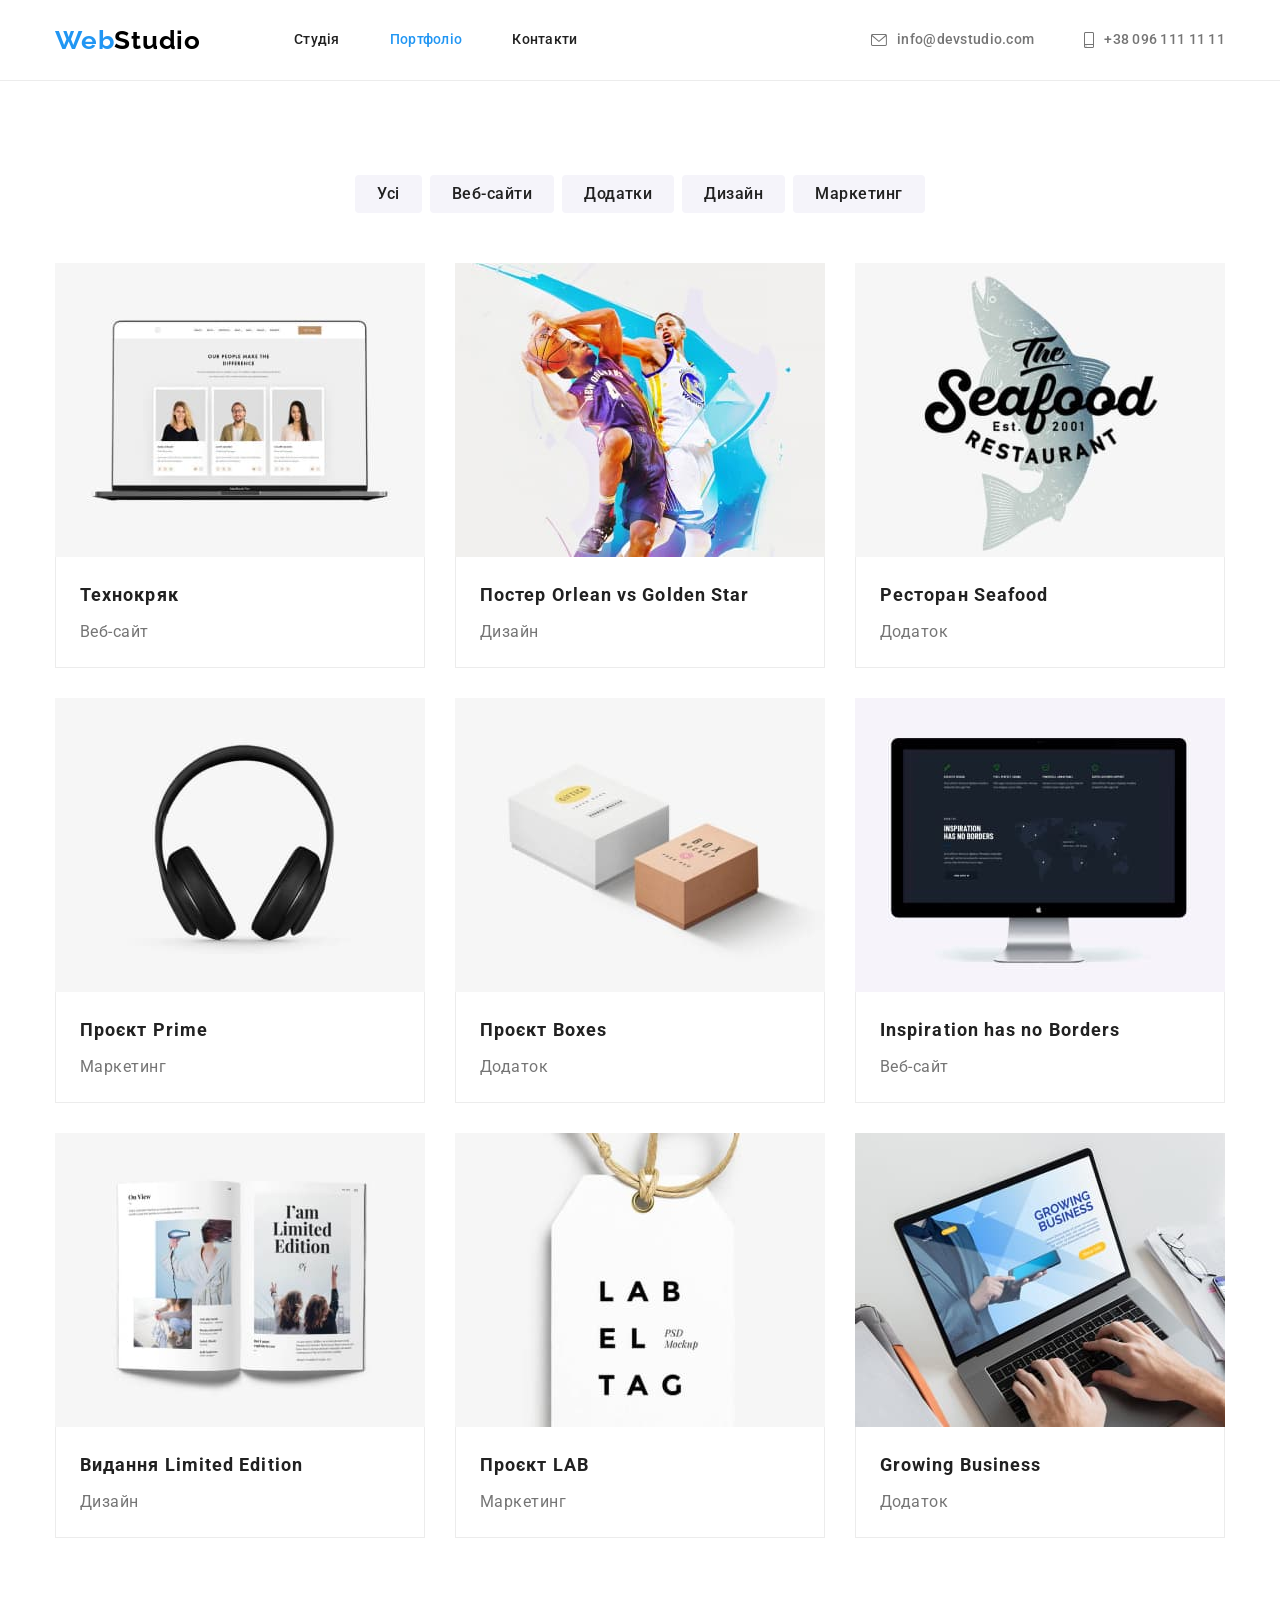
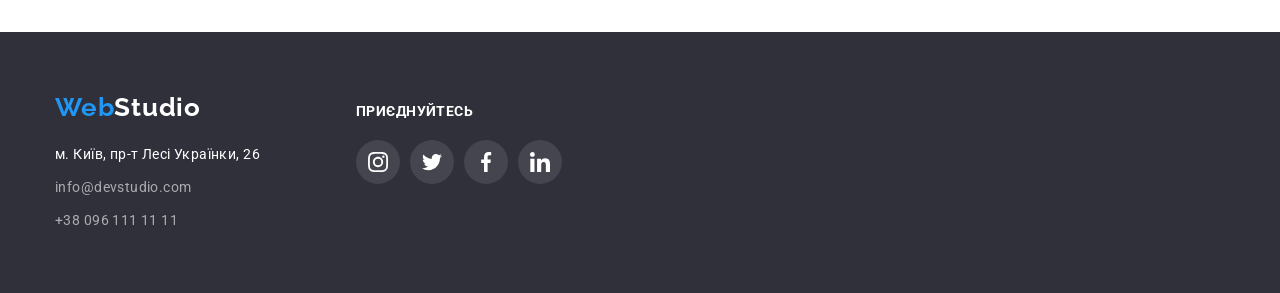
==== commit ee614b7c: "original" ====
--- a/portfolio.html
+++ b/portfolio.html
@@ -71,225 +71,116 @@
           </ul>
           <ul class="portfolio-list card-set">
             <li class="portfolio-background card-set-item">
-              <a href="#" class="portfolio">
-                <div class="portfolio-thumb">
-                  <img
-                    src="./images/tehnokrack.jpg"
-                    alt="Технокряк"
-                    class="portfolio-photo"
-                  />
-                  <div class="overlay">
-                    <p class="overlay-text">
-                      Ресурс пропонує комплексні пропозиції з різним рівнем
-                      функціоналу та сервісів. Все це дозволить відвідувачу
-                      отримати вичерпні відомості про компанію чи приватну
-                      особу.
-                    </p>
-                  </div>
-                </div>
-                <div class="portfolio-wrapper">
-                  <h2 class="portfolio-title">Технокряк</h2>
-                  <p class="portfolio-type">Веб-сайт</p>
-                </div>
-              </a>
-            </li>
-            <li class="portfolio-background card-set-item">
-              <a href="#" class="portfolio">
-                <div class="portfolio-thumb">
-                  <img
-                    src="./images/new_orlean_vs_golden_star.jpg"
-                    alt="Постер New Orlean vs Golden Star"
-                    class="portfolio-photo"
-                  />
-                  <div class="overlay">
-                    <p class="overlay-text">
-                      Lorem ipsum dolor sit, amet consectetur adipisicing elit.
-                      Nemo provident maiores asperiores ad alias vel ipsa autem
-                      veritatis officiis, tenetur voluptatem, mollitia sed
-                      temporibus magnam possimus inventore dolor quam at?
-                    </p>
-                  </div>
-                </div>
-                <div class="portfolio-wrapper">
-                  <h2 class="portfolio-title">
-                    Постер<span lang="en"> Orlean vs Golden Star</span>
-                  </h2>
-                  <p class="portfolio-type">Дизайн</p>
-                </div>
-              </a>
-            </li>
-            <li class="portfolio-background card-set-item">
-              <a href="#" class="portfolio">
-                <div class="portfolio-thumb">
-                  <img
-                    src="./images/seafood.jpg"
-                    alt="Ресторан Seafood"
-                    class="portfolio-photo"
-                  />
-                  <div class="overlay">
-                    <p class="overlay-text">
-                      Lorem ipsum dolor sit, amet consectetur adipisicing elit.
-                      Nemo provident maiores asperiores ad alias vel ipsa autem
-                      veritatis officiis, tenetur voluptatem, mollitia sed
-                      temporibus magnam possimus inventore dolor quam at?
-                    </p>
-                  </div>
-                </div>
-                <div class="portfolio-wrapper">
-                  <h2 class="portfolio-title">
-                    Ресторан<span lang="en"> Seafood</span>
-                  </h2>
-                  <p class="portfolio-type">Додаток</p>
-                </div>
-              </a>
-            </li>
-            <li class="portfolio-background card-set-item">
-              <a href="#" class="portfolio">
-                <div class="portfolio-thumb">
-                  <img
-                    src="./images/prime.jpg"
-                    alt="Проєкт Prime"
-                    class="portfolio-photo"
-                  />
-                  <div class="overlay">
-                    <p class="overlay-text">
-                      Lorem ipsum dolor sit, amet consectetur adipisicing elit.
-                      Nemo provident maiores asperiores ad alias vel ipsa autem
-                      veritatis officiis, tenetur voluptatem, mollitia sed
-                      temporibus magnam possimus inventore dolor quam at?
-                    </p>
-                  </div>
-                </div>
-                <div class="portfolio-wrapper">
-                  <h2 class="portfolio-title">
-                    Проєкт<span lang="en"> Prime</span>
-                  </h2>
-                  <p class="portfolio-type">Маркетинг</p>
-                </div>
-              </a>
-            </li>
-            <li class="portfolio-background card-set-item">
-              <a href="#" class="portfolio">
-                <div class="portfolio-thumb">
-                  <img
-                    src="./images/boxes.jpg"
-                    alt="Проєкт Boxes"
-                    class="portfolio-photo"
-                  />
-                  <div class="overlay">
-                    <p class="overlay-text">
-                      Lorem ipsum dolor sit, amet consectetur adipisicing elit.
-                      Nemo provident maiores asperiores ad alias vel ipsa autem
-                      veritatis officiis, tenetur voluptatem, mollitia sed
-                      temporibus magnam possimus inventore dolor quam at?
-                    </p>
-                  </div>
-                </div>
-                <div class="portfolio-wrapper">
-                  <h2 class="portfolio-title">
-                    Проєкт<span lang="en"> Boxes</span>
-                  </h2>
-                  <p class="portfolio-type">Додаток</p>
-                </div>
-              </a>
+              <img
+                src="./images/tehnokrack.jpg"
+                alt="Технокряк"
+                class="portfolio-photo"
+              />
+              <div class="portfolio-wrapper">
+                <h2 class="portfolio-title">Технокряк</h2>
+                <p class="portfolio-type">Веб-сайт</p>
+              </div>
+            </li>
+            <li class="portfolio-background card-set-item">
+              <img
+                src="./images/new_orlean_vs_golden_star.jpg"
+                alt="Постер New Orlean vs Golden Star"
+                class="portfolio-photo"
+              />
+              <div class="portfolio-wrapper">
+                <h2 class="portfolio-title">
+                  Постер<span lang="en"> Orlean vs Golden Star</span>
+                </h2>
+                <p class="portfolio-type">Дизайн</p>
+              </div>
+            </li>
+            <li class="portfolio-background card-set-item">
+              <img
+                src="./images/seafood.jpg"
+                alt="Ресторан Seafood"
+                class="portfolio-photo"
+              />
+              <div class="portfolio-wrapper">
+                <h2 class="portfolio-title">
+                  Ресторан<span lang="en"> Seafood</span>
+                </h2>
+                <p class="portfolio-type">Додаток</p>
+              </div>
+            </li>
+            <li class="portfolio-background card-set-item">
+              <img
+                src="./images/prime.jpg"
+                alt="Проєкт Prime"
+                class="portfolio-photo"
+              />
+              <div class="portfolio-wrapper">
+                <h2 class="portfolio-title">
+                  Проєкт<span lang="en"> Prime</span>
+                </h2>
+                <p class="portfolio-type">Маркетинг</p>
+              </div>
+            </li>
+            <li class="portfolio-background card-set-item">
+              <img
+                src="./images/boxes.jpg"
+                alt="Проєкт Boxes"
+                class="portfolio-photo"
+              />
+              <div class="portfolio-wrapper">
+                <h2 class="portfolio-title">
+                  Проєкт<span lang="en"> Boxes</span>
+                </h2>
+                <p class="portfolio-type">Додаток</p>
+              </div>
             </li>
             <li class="portfolio-background">
-              <a href="#" class="portfolio">
-                <div class="portfolio-thumb">
-                  <img
-                    src="./images/inspiration_has_no_borders.jpg"
-                    alt="Видання Limited
-                    Edition"
-                    class="portfolio-photo"
-                  />
-                  <div class="overlay">
-                    <p class="overlay-text">
-                      Lorem ipsum dolor sit, amet consectetur adipisicing elit.
-                      Nemo provident maiores asperiores ad alias vel ipsa autem
-                      veritatis officiis, tenetur voluptatem, mollitia sed
-                      temporibus magnam possimus inventore dolor quam at?
-                    </p>
-                  </div>
-                </div>
-                <div class="portfolio-wrapper">
-                  <h2 class="portfolio-title" lang="en">
-                    Inspiration has no Borders
-                  </h2>
-                  <p class="portfolio-type">Веб-сайт</p>
-                </div>
-              </a>
+              <img
+                src="./images/inspiration_has_no_borders.jpg"
+                alt="Inspiration has no Borders"
+                class="portfolio-photo"
+              />
+              <div class="portfolio-wrapper">
+                <h2 lang="en" class="portfolio-title">
+                  Inspiration has no Borders
+                </h2>
+                <p class="portfolio-type">Веб-сайт</p>
+              </div>
             </li>
             <li class="portfolio-background">
-              <a href="#" class="portfolio">
-                <div class="portfolio-thumb">
-                  <img
-                    src="./images/limited_edition.jpg"
-                    alt="Видання Limited
-                    Edition"
-                    class="portfolio-photo"
-                  />
-                  <div class="overlay">
-                    <p class="overlay-text">
-                      Lorem ipsum dolor sit, amet consectetur adipisicing elit.
-                      Nemo provident maiores asperiores ad alias vel ipsa autem
-                      veritatis officiis, tenetur voluptatem, mollitia sed
-                      temporibus magnam possimus inventore dolor quam at?
-                    </p>
-                  </div>
-                </div>
-                <div class="portfolio-wrapper">
-                  <h2 class="portfolio-title">
-                    Видання<span lang="en"> Limited Edition</span>
-                  </h2>
-                  <p class="portfolio-type">Дизайн</p>
-                </div>
-              </a>
-            </li>
-            <li class="portfolio-background card-set-item">
-              <a href="#" class="portfolio">
-                <div class="portfolio-thumb">
-                  <img
-                    src="./images/lab.jpg"
-                    alt="Проєкт LAB"
-                    class="portfolio-photo"
-                  />
-                  <div class="overlay">
-                    <p class="overlay-text">
-                      Lorem ipsum dolor sit, amet consectetur adipisicing elit.
-                      Nemo provident maiores asperiores ad alias vel ipsa autem
-                      veritatis officiis, tenetur voluptatem, mollitia sed
-                      temporibus magnam possimus inventore dolor quam at?
-                    </p>
-                  </div>
-                </div>
-                <div class="portfolio-wrapper">
-                  <h2 class="portfolio-title">Проєкт <span>LAB</span></h2>
-                  <p class="portfolio-type">Маркетинг</p>
-                </div>
-              </a>
-            </li>
-            <li class="portfolio-background card-set-item">
-              <a href="#" class="portfolio">
-                <div class="portfolio-thumb">
-                  <img
-                    src="./images/growing_business.jpg"
-                    alt="Growing Business"
-                    class="portfolio-photo"
-                  />
-                  <div class="overlay">
-                    <p class="overlay-text">
-                      Lorem ipsum dolor sit, amet consectetur adipisicing elit.
-                      Nemo provident maiores asperiores ad alias vel ipsa autem
-                      veritatis officiis, tenetur voluptatem, mollitia sed
-                      temporibus magnam possimus inventore dolor quam at?
-                    </p>
-                  </div>
-                </div>
-                <div class="portfolio-wrapper">
-                  <h2 lang="en" class="portfolio-title">Growing Business</h2>
-                  <p class="portfolio-type">Додаток</p>
-                </div>
-              </a>
+              <img
+                src="./images/limited_edition.jpg"
+                alt="Видання Limited
+              Edition"
+                class="portfolio-photo"
+              />
+              <div class="portfolio-wrapper">
+                <h2 class="portfolio-title">
+                  Видання<span lang="en"> Limited Edition</span>
+                </h2>
+                <p class="portfolio-type">Дизайн</p>
+              </div>
+            </li>
+            <li class="portfolio-background card-set-item">
+              <img
+                src="./images/lab.jpg"
+                alt="Проєкт LAB"
+                class="portfolio-photo"
+              />
+              <div class="portfolio-wrapper">
+                <h2 class="portfolio-title">Проєкт <span>LAB</span></h2>
+                <p class="portfolio-type">Маркетинг</p>
+              </div>
+            </li>
+            <li class="portfolio-background card-set-item">
+              <img
+                src="./images/growing_business.jpg"
+                alt="Growing Business"
+                class="portfolio-photo"
+              />
+              <div class="portfolio-wrapper">
+                <h2 lang="en" class="portfolio-title">Growing Business</h2>
+                <p class="portfolio-type">Додаток</p>
+              </div>
             </li>
           </ul>
         </div>
--- a/css/styles.css
+++ b/css/styles.css
@@ -4,8 +4,6 @@
   --color-text: #757575;
   --indent: 30px;
   --items: 4;
-  --time-change: 250ms;
-  --cubic-bezier: cubic-bezier(0.4, 0, 0.2, 1);
 }
 h1,
 h2,
@@ -88,10 +86,6 @@
   color: var(--color-title);
   padding-top: 32px;
   padding-bottom: 32px;
-  position: relative;
-  transition-property: color;
-  transition-duration: 250ms;
-  transition-timing-function: var(--cubic-bezier);
 }
 .link-nav:hover {
   color: var(--color-link);
@@ -99,19 +93,8 @@
 .link-nav:focus {
   color: var(--color-link);
 }
-.current {
-  color: var(--color-link);
-}
-.current::after {
-  position: absolute;
-  left: 0;
-  bottom: 0;
-  content: "";
-  display: block;
-  width: 100%;
-  height: 4px;
-  border-radius: 2px;
-  background-color: var(--color-link);
+.link-nav.current {
+  color: var(--color-link);
 }
 .header-contacts {
   display: flex;
@@ -129,9 +112,6 @@
   padding-bottom: 32px;
   gap: 10px;
   align-items: center;
-  transition-property: color;
-  transition-duration: var(--time-change);
-  transition-timing-function: var(--cubic-bezier);
 }
 .link-auth:hover {
   color: var(--color-link);
@@ -185,9 +165,6 @@
   border: 0;
   border-radius: 4px;
   margin: auto;
-  transition-property: background-color;
-  transition-duration: var(--time-change);
-  transition-timing-function: var(--cubic-bezier);
 }
 .hero-section button:hover {
   background-color: #188ce8;
@@ -258,25 +235,6 @@
   display: flex;
   gap: var(--indent);
 }
-.service {
-  position: relative;
-}
-.service-text {
-  position: absolute;
-  bottom: 0;
-  width: 100%;
-  height: 70px;
-  font-weight: 700;
-  font-size: 14px;
-  line-height: 1.14;
-  letter-spacing: 0.03em;
-  text-transform: uppercase;
-  display: flex;
-  align-items: center;
-  justify-content: center;
-  color: #ffffff;
-  background-color: rgba(47, 48, 58, 0.8);
-}
 .team-section {
   background-color: #f5f4fa;
 }
@@ -329,9 +287,6 @@
   border-radius: 50%;
   background-color: #ffffff;
   color: #afb1b8;
-  transition-property: background-color color;
-  transition-duration: var(--time-change);
-  transition-timing-function: var(--cubic-bezier);
 }
 .socials-link:hover,
 .socials-link:focus {
@@ -369,9 +324,6 @@
   outline: 1px Solid #afb1b8;
   border-radius: 4px;
   color: #afb1b8;
-  transition-property: outline color;
-  transition-duration: var(--time-change);
-  transition-timing-function: var(--cubic-bezier);
 }
 .clients-background:hover,
 .clients-background:focus {
@@ -411,9 +363,6 @@
   line-height: 1.71;
   letter-spacing: 0.03em;
   color: #ffffff;
-  transition-property: color;
-  transition-duration: var(--time-change);
-  transition-timing-function: var(--cubic-bezier);
 }
 .map:hover {
   color: var(--color-link);
@@ -428,9 +377,6 @@
   line-height: 1.71;
   letter-spacing: 0.03em;
   color: rgba(255, 255, 255, 0.6);
-  transition-property: color;
-  transition-duration: var(--time-change);
-  transition-timing-function: var(--cubic-bezier);
 }
 .communication:hover {
   color: var(--color-link);
@@ -453,9 +399,6 @@
   border-radius: 50%;
   background-color: rgba(255, 255, 255, 0.1);
   color: #ffffff;
-  transition-property: background-color;
-  transition-duration: var(--time-change);
-  transition-timing-function: var(--cubic-bezier);
 }
 .footer-socials-link:hover,
 .footer-socials-link:focus {
@@ -468,52 +411,8 @@
   line-height: 1.14;
   letter-spacing: 0.03em;
   color: #ffffff;
+
   margin-bottom: 20px;
-}
-.backdrop {
-  position: fixed;
-  top: 0;
-  left: 0;
-  width: 100%;
-  height: 100%;
-  background-color: rgba(0, 0, 0, 0.2);
-  transition-duration: var(--time-change);
-  transition-timing-function: var(--cubic-bezier);
-}
-.backdrop.is-hidden {
-  opacity: 0;
-  visibility: hidden;
-  pointer-events: none;
-}
-.modal {
-  position: absolute;
-  top: 50%;
-  left: 50%;
-  transform: translate(-50%, -50%);
-  width: 528px;
-  height: 581px;
-  background-color: #ffffff;
-  border-radius: 4px;
-  box-shadow: 0px 1px 3px rgba(0, 0, 0, 0.12), 0px 1px 1px rgba(0, 0, 0, 0.14),
-    0px 2px 1px rgba(0, 0, 0, 0.2);
-}
-.modal-btn {
-  position: absolute;
-  top: 8px;
-  right: 8px;
-  padding: 0;
-  display: inline-flex;
-  align-items: center;
-  justify-content: center;
-  cursor: pointer;
-  width: 30px;
-  height: 30px;
-  border-radius: 50%;
-  border: 1px solid rgba(0, 0, 0, 0.1);
-  background-color: #ffffff;
-}
-.modal-icon {
-  fill: #000000;
 }
 .portfolio-button {
   display: flex;
@@ -534,9 +433,6 @@
   cursor: pointer;
   border-radius: 4px;
   border: 0;
-  transition-property: background-color color box-shadow;
-  transition-duration: var(--time-change);
-  transition-timing-function: var(--cubic-bezier);
 }
 .sort-button:hover {
   color: #ffffff;
@@ -555,43 +451,13 @@
 }
 .portfolio-background {
   background-color: #ffffff;
-  transition-property: box-shadow;
 }
 .portfolio-background:hover {
   box-shadow: 0px 1px 1px rgba(0, 0, 0, 0.12), 0px 4px 4px rgba(0, 0, 0, 0.06),
     1px 4px 6px rgba(0, 0, 0, 0.16);
   border-radius: 0px 0px 4px 4px;
 }
-.portfolio {
-  text-decoration: none;
-}
-.portfolio-thumb {
-  position: relative;
-  overflow: hidden;
-}
-.overlay {
-  position: absolute;
-  top: 0;
-  left: 0;
-  transform: translateY(100%);
-  width: 100%;
-  height: 100%;
-  padding-right: 24px;
-  padding-left: 24px;
-  display: flex;
-  align-items: center;
-  font-weight: 400;
-  font-size: 18px;
-  line-height: 1.56;
-  letter-spacing: 0.03em;
-  color: #ffffff;
-  background-color: rgba(33, 150, 243, 0.9);
-  transition-duration: var(--time-change);
-  transition-timing-function: cubic-bezier(0.4, 0, 0.2, 1);
-}
-.portfolio:hover .overlay {
-  transform: translateY(0);
-}
+
 .portfolio-wrapper {
   padding-top: 20px;
   padding-bottom: 20px;
